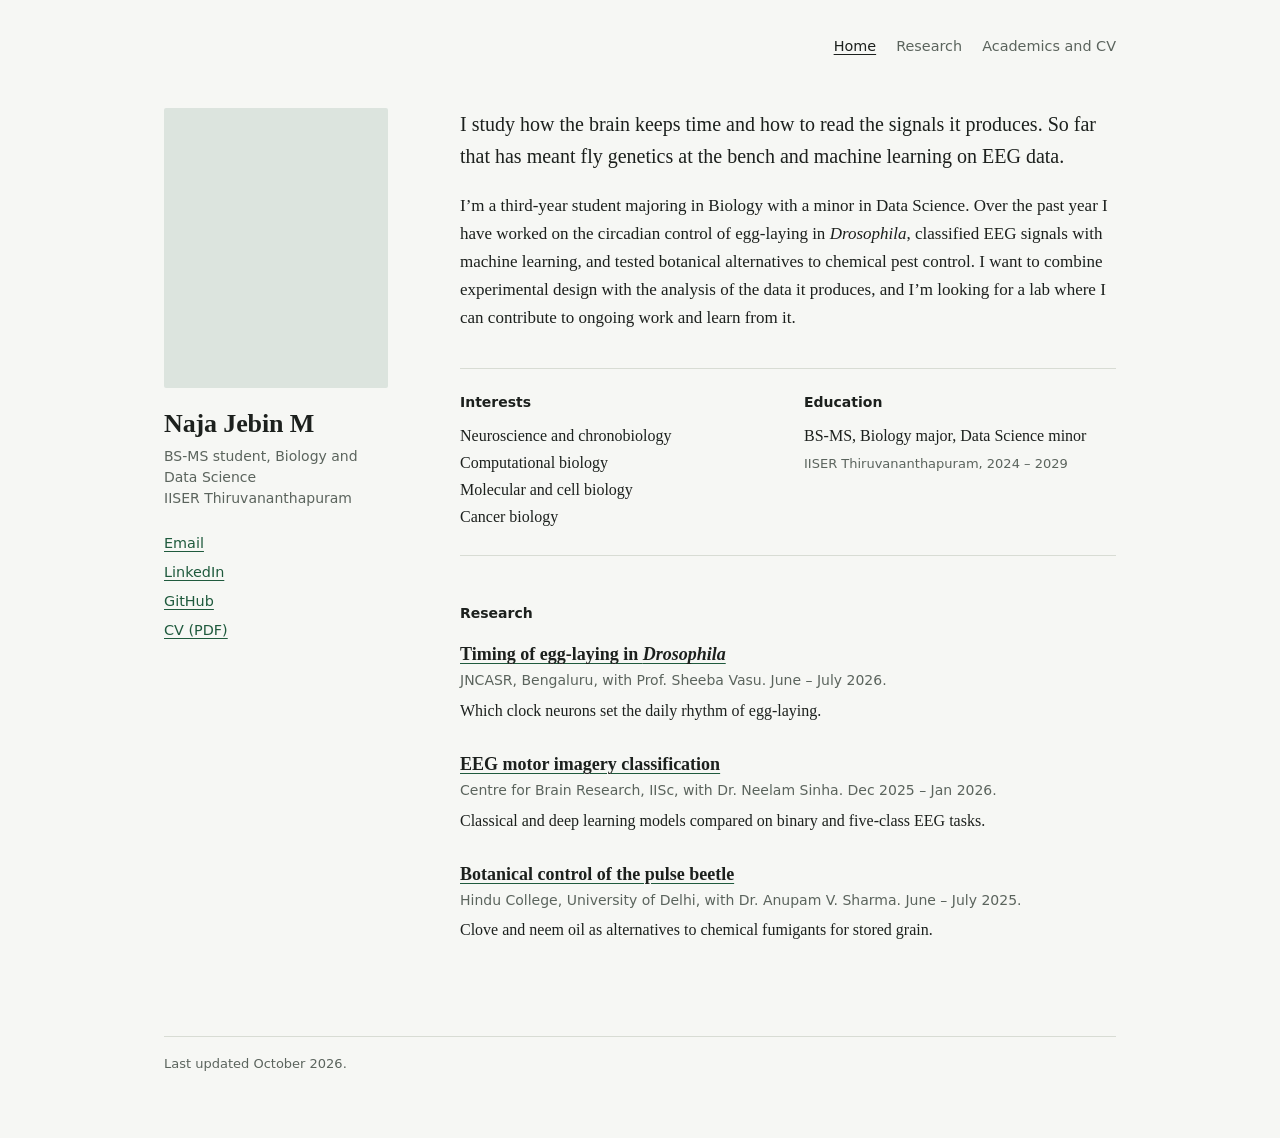
==== index.html @ 9d8a2bfc "Add files via upload" ====
<!doctype html><html lang="en"><head>
<title>Naja Jebin M</title>
<meta name="description" content="BS-MS student at IISER Thiruvananthapuram working on neuroscience and computational biology.">
<meta charset="utf-8"><meta name="viewport" content="width=device-width, initial-scale=1">
<link rel="stylesheet" href="style.css">
</head><body><div class="wrap" style="max-width:62rem">
<header class="toplinks"><nav aria-label="Main"><a href="index.html" aria-current="page">Home</a><a href="research.html">Research</a><a href="academics.html">Academics and CV</a></nav></header>
<main class="home">
<aside class="id">
<!-- Replace the div with: <img class="photo" src="images/headshot.jpg" alt="Naja Jebin M"> -->
<div class="photo" role="img" aria-label="Headshot placeholder"></div>
<h1>Naja Jebin M</h1>
<p class="role">BS-MS student, Biology and Data Science<br>IISER Thiruvananthapuram</p>
<ul class="links">
<li><a href="mailto:naja24@iisertvm.ac.in">Email</a></li>
<li><a href="https://www.linkedin.com/in/YOUR-LINKEDIN/">LinkedIn</a></li>
<li><a href="https://github.com/YOUR-GITHUB-USERNAME">GitHub</a></li>
<li><a href="cv.pdf">CV (PDF)</a></li>
</ul>
</aside>

<div>
<p class="lead">I study how the brain keeps time and how to read the signals it produces. So far that has meant fly genetics at the bench and machine learning on EEG data.</p>
<p>I’m a third-year student majoring in Biology with a minor in Data Science. Over the past year I have worked on the circadian control of egg-laying in <i>Drosophila</i>, classified EEG signals with machine learning, and tested botanical alternatives to chemical pest control. I want to combine experimental design with the analysis of the data it produces, and I’m looking for a lab where I can contribute to ongoing work and learn from it.</p>

<div class="pair">
<div><h2>Interests</h2><ul><li>Neuroscience and chronobiology</li><li>Computational biology</li><li>Molecular and cell biology</li><li>Cancer biology</li></ul></div>
<div><h2>Education</h2><ul><li>BS-MS, Biology major, Data Science minor<br><span class="sub">IISER Thiruvananthapuram, 2024 – 2029</span></li></ul></div>
</div>

<section class="work"><h2>Research</h2>
<div class="item"><h3><a href="research.html#jncasr">Timing of egg-laying in <i>Drosophila</i></a></h3>
<p class="meta">JNCASR, Bengaluru, with Prof. Sheeba Vasu. June – July 2026.</p>
<p>Which clock neurons set the daily rhythm of egg-laying.</p></div>
<div class="item"><h3><a href="research.html#cbr">EEG motor imagery classification</a></h3>
<p class="meta">Centre for Brain Research, IISc, with Dr. Neelam Sinha. Dec 2025 – Jan 2026.</p>
<p>Classical and deep learning models compared on binary and five-class EEG tasks.</p></div>
<div class="item"><h3><a href="research.html#delhi">Botanical control of the pulse beetle</a></h3>
<p class="meta">Hindu College, University of Delhi, with Dr. Anupam V. Sharma. June – July 2025.</p>
<p>Clove and neem oil as alternatives to chemical fumigants for stored grain.</p></div>
</section>
</div>
</main>
<footer>Last updated October 2026.</footer>
</div></body></html>
---- style.css ----
@font-face{font-family:"Literata";font-style:normal;font-weight:400;font-display:swap;src:url("fonts/literata-latin-400-normal.woff2") format("woff2")}
@font-face{font-family:"Literata";font-style:normal;font-weight:600;font-display:swap;src:url("fonts/literata-latin-600-normal.woff2") format("woff2")}
@font-face{font-family:"Literata";font-style:italic;font-weight:400;font-display:swap;src:url("fonts/literata-latin-400-italic.woff2") format("woff2")}
@font-face{font-family:"Literata";font-style:italic;font-weight:600;font-display:swap;src:url("fonts/literata-latin-600-italic.woff2") format("woff2")}
:root{
  --paper:#f6f7f4; --ink:#1c201d; --muted:#5b645d; --rule:#d8dcd4; --accent:#1f5a3d;
  --serif:"Literata",Georgia,"Times New Roman",serif;
  --sans:system-ui,-apple-system,"Segoe UI",Helvetica,Arial,sans-serif;
}
@media (prefers-color-scheme:dark){
  :root{--paper:#151816; --ink:#e4e8e2; --muted:#9aa49c; --rule:#2c322e; --accent:#86c9a2;}
}
*{box-sizing:border-box}
html{-webkit-text-size-adjust:100%}
body{margin:0;background:var(--paper);color:var(--ink);font-family:var(--serif);font-size:1.0625rem;line-height:1.65}
.wrap{max-width:52rem;margin:0 auto;padding:2rem 1.25rem 4rem}
a{color:var(--accent);text-underline-offset:.18em;text-decoration-thickness:1px}
a:hover{text-decoration-thickness:2px}
a:focus-visible{outline:2px solid var(--accent);outline-offset:3px}

header{display:flex;flex-wrap:wrap;justify-content:space-between;align-items:baseline;gap:.5rem 2rem;margin-bottom:3.5rem}
.name{color:var(--ink);font-weight:600;text-decoration:none}
nav a{margin-left:1.25rem;font-family:var(--sans);font-size:.9rem;color:var(--muted);text-decoration:none}
nav a:hover,nav a[aria-current]{color:var(--ink);text-decoration:underline}
nav a:first-child{margin-left:0}

h1{font-size:1.75rem;font-weight:500;line-height:1.25;margin:0 0 1.25rem}
h2{font-size:1.125rem;font-weight:600;line-height:1.35;margin:0 0 .2rem}
p{margin:0 0 1rem}

/* The one distinctive device: a ledger layout. Dates and section names sit in a left gutter. */
.row{display:grid;grid-template-columns:9.5rem minmax(0,1fr);column-gap:2rem;margin:0 0 2.5rem}
.label{font-family:var(--sans);font-size:.8125rem;color:var(--muted);padding-top:.35rem;line-height:1.4}
.label.section{color:var(--ink);font-weight:600;font-size:.875rem}
.meta{font-family:var(--sans);font-size:.875rem;color:var(--muted);margin:0 0 .75rem}
.status{font-family:var(--sans);font-size:.875rem;margin:0 0 .75rem}
.status b{font-weight:600}
.plain{list-style:none;margin:0;padding:0}
.plain li{margin:0 0 .5rem}
.intro{max-width:36rem}
.sans{font-family:var(--sans);font-size:.9375rem}

figure{margin:1.25rem 0 1.5rem;max-width:22rem}
figure img{display:block;width:100%;aspect-ratio:3/2;object-fit:cover;border-radius:2px}
figcaption{font-family:var(--sans);font-size:.8125rem;color:var(--muted);margin-top:.4rem;line-height:1.45}

footer{margin-top:4rem;padding-top:1rem;border-top:1px solid var(--rule);font-family:var(--sans);font-size:.8125rem;color:var(--muted)}

@media (max-width:42rem){
  .row{grid-template-columns:1fr;margin-bottom:2rem}
  .label{padding-top:0;margin-bottom:.2rem}
  header{margin-bottom:2.5rem}
}
@media (prefers-reduced-motion:reduce){*{transition:none!important;scroll-behavior:auto!important}}

/* Home: identity column + content column */
.home{display:grid;grid-template-columns:14rem minmax(0,1fr);column-gap:4.5rem;align-items:start}
.id{position:sticky;top:2rem}
.photo{width:100%;aspect-ratio:4/5;object-fit:cover;border-radius:2px;display:block;margin-bottom:1.25rem;background:color-mix(in srgb,var(--accent) 12%,var(--paper))}
.id h1{font-size:1.625rem;font-weight:600;margin:0 0 .35rem;letter-spacing:-.005em}
.id .role{font-family:var(--sans);font-size:.875rem;color:var(--muted);line-height:1.5;margin:0 0 1.25rem}
.id .links{list-style:none;margin:0;padding:0;font-family:var(--sans);font-size:.9rem;line-height:2}
.lead{font-size:1.25rem;line-height:1.6;margin-bottom:1.25rem}
.pair{display:grid;grid-template-columns:1fr 1fr;gap:2rem;margin:2.25rem 0 3rem;padding:1.5rem 0;border-top:1px solid var(--rule);border-bottom:1px solid var(--rule)}
.pair h2,.work>h2{font-family:var(--sans);font-size:.875rem;font-weight:600;margin:0 0 .6rem}
.pair ul{list-style:none;margin:0;padding:0;font-size:1rem;line-height:1.7}
.pair .sub{font-family:var(--sans);font-size:.8125rem;color:var(--muted)}
.work>h2{margin-bottom:1.25rem}
.item{margin:0 0 1.75rem}
.item h3{font-size:1.125rem;font-weight:600;line-height:1.35;margin:0 0 .15rem}
.item h3 a{color:var(--ink);text-decoration-color:var(--accent)}
.item h3 a:hover{color:var(--accent)}
.item .meta{margin:0 0 .35rem}
.item p:last-child{margin:0;font-size:1rem}
.toplinks{display:flex;justify-content:flex-end;margin-bottom:3rem}
@media (max-width:50rem){
  .home{grid-template-columns:1fr;row-gap:2rem}
  .id{position:static;display:grid;grid-template-columns:7rem 1fr;column-gap:1.25rem;align-items:start}
  .id .photo{grid-row:1/4;margin:0}
  .id .links{grid-column:1/3;margin-top:.5rem}
  .pair{grid-template-columns:1fr}
}
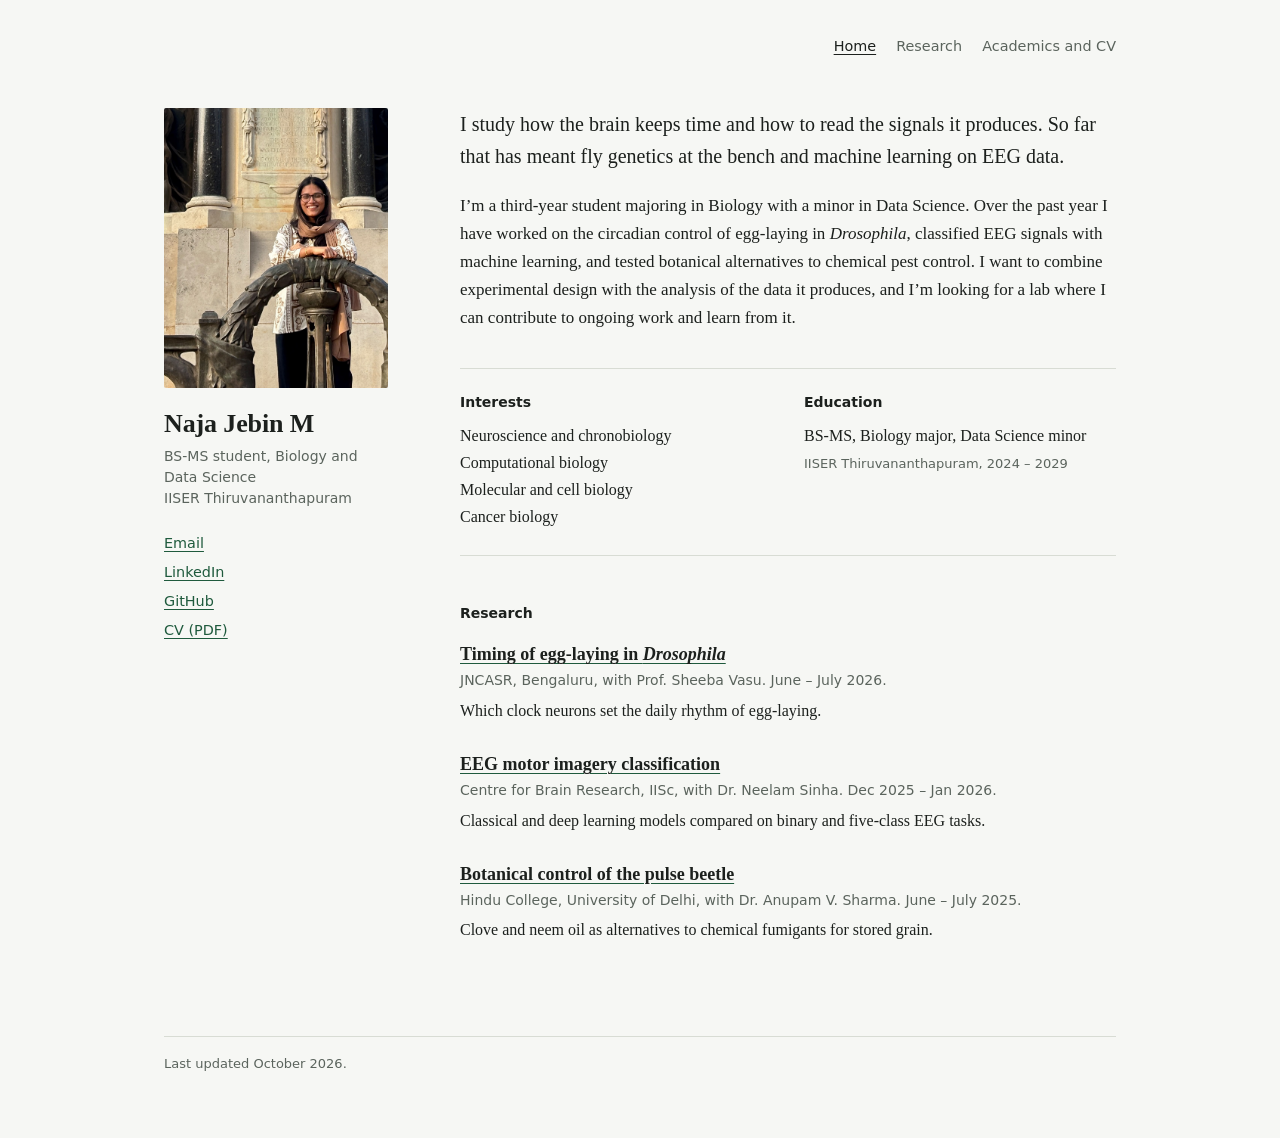
==== commit cabfbda0: "Update index.html" ====
--- a/index.html
+++ b/index.html
@@ -7,14 +7,13 @@
 <header class="toplinks"><nav aria-label="Main"><a href="index.html" aria-current="page">Home</a><a href="research.html">Research</a><a href="academics.html">Academics and CV</a></nav></header>
 <main class="home">
 <aside class="id">
-<!-- Replace the div with: <img class="photo" src="images/headshot.jpg" alt="Naja Jebin M"> -->
-<div class="photo" role="img" aria-label="Headshot placeholder"></div>
+<img class="photo" src="images/iisc_photo.jpeg" alt="Naja Jebin M">
 <h1>Naja Jebin M</h1>
 <p class="role">BS-MS student, Biology and Data Science<br>IISER Thiruvananthapuram</p>
 <ul class="links">
 <li><a href="mailto:naja24@iisertvm.ac.in">Email</a></li>
-<li><a href="https://www.linkedin.com/in/YOUR-LINKEDIN/">LinkedIn</a></li>
-<li><a href="https://github.com/YOUR-GITHUB-USERNAME">GitHub</a></li>
+<li><a href="https://www.linkedin.com/in/naja-jebin-b79528325/">LinkedIn</a></li>
+<li><a href="https://github.com/najajebin">GitHub</a></li>
 <li><a href="cv.pdf">CV (PDF)</a></li>
 </ul>
 </aside>
